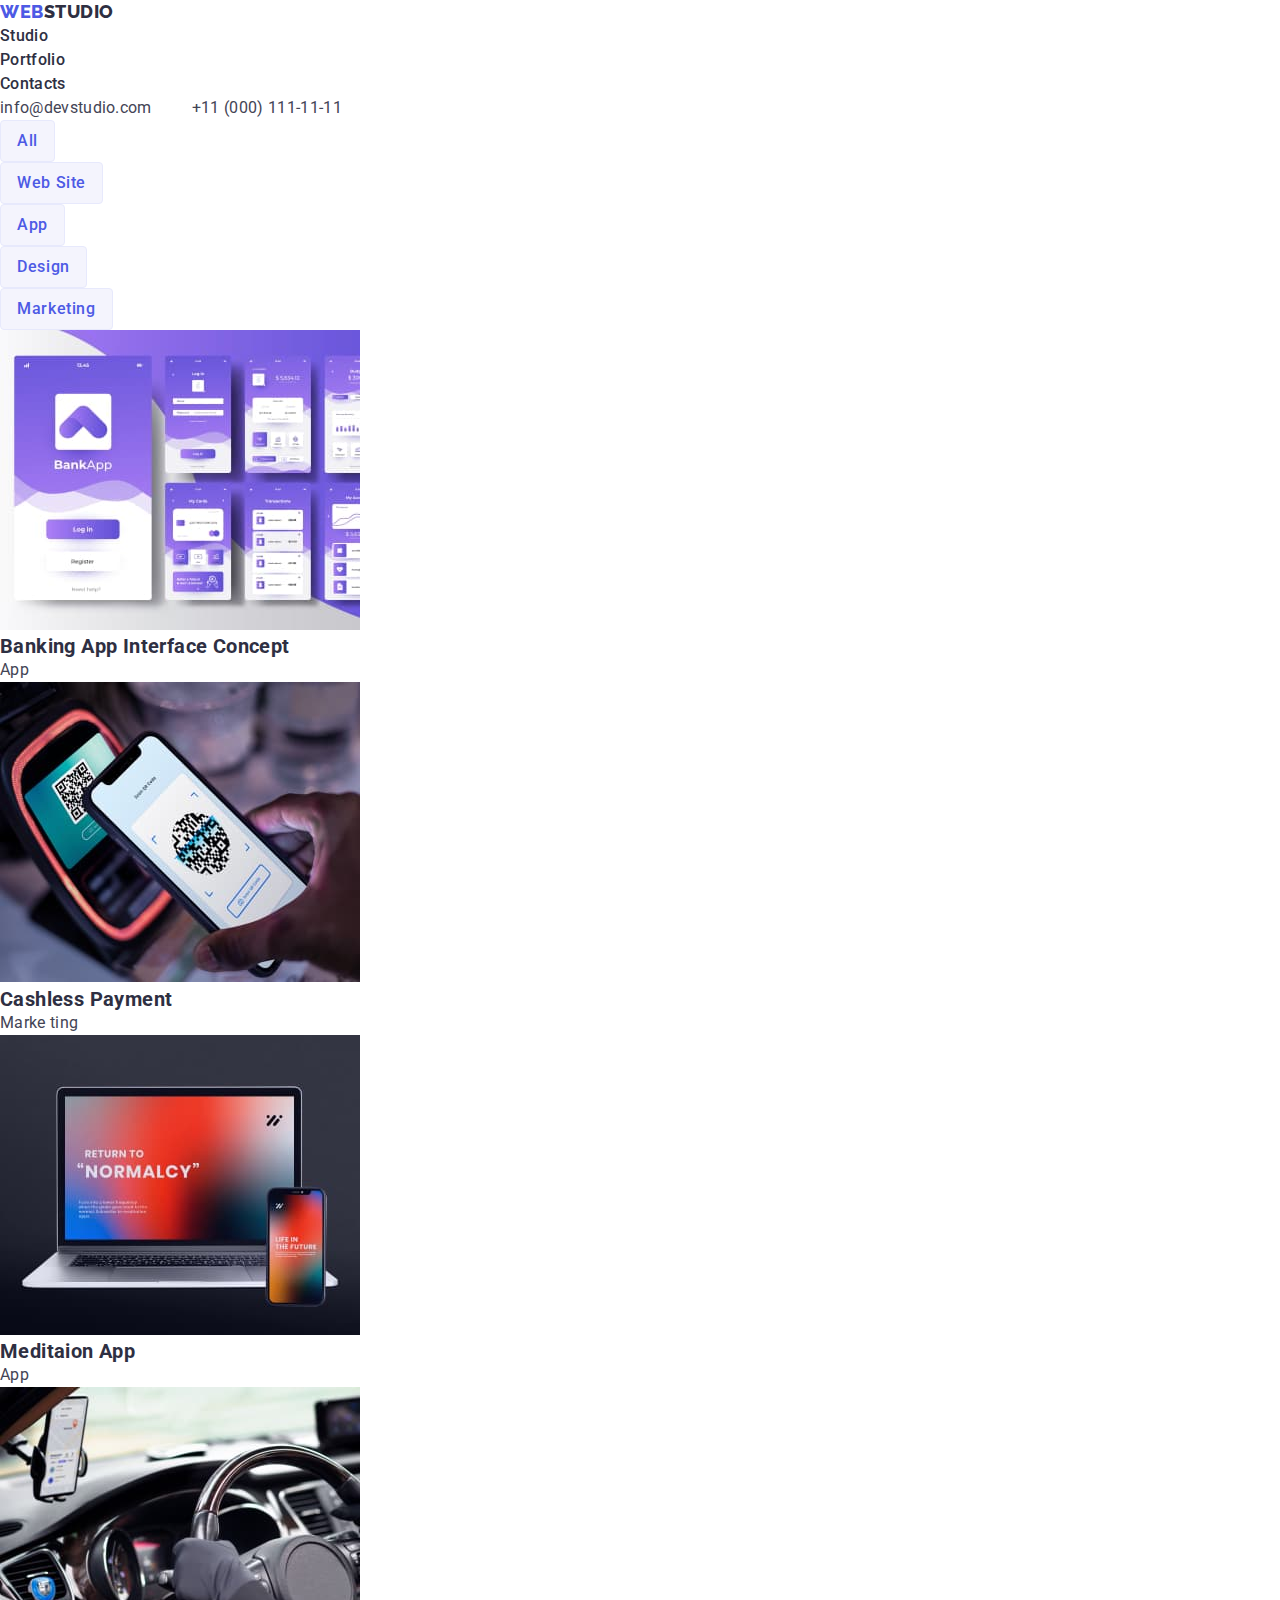
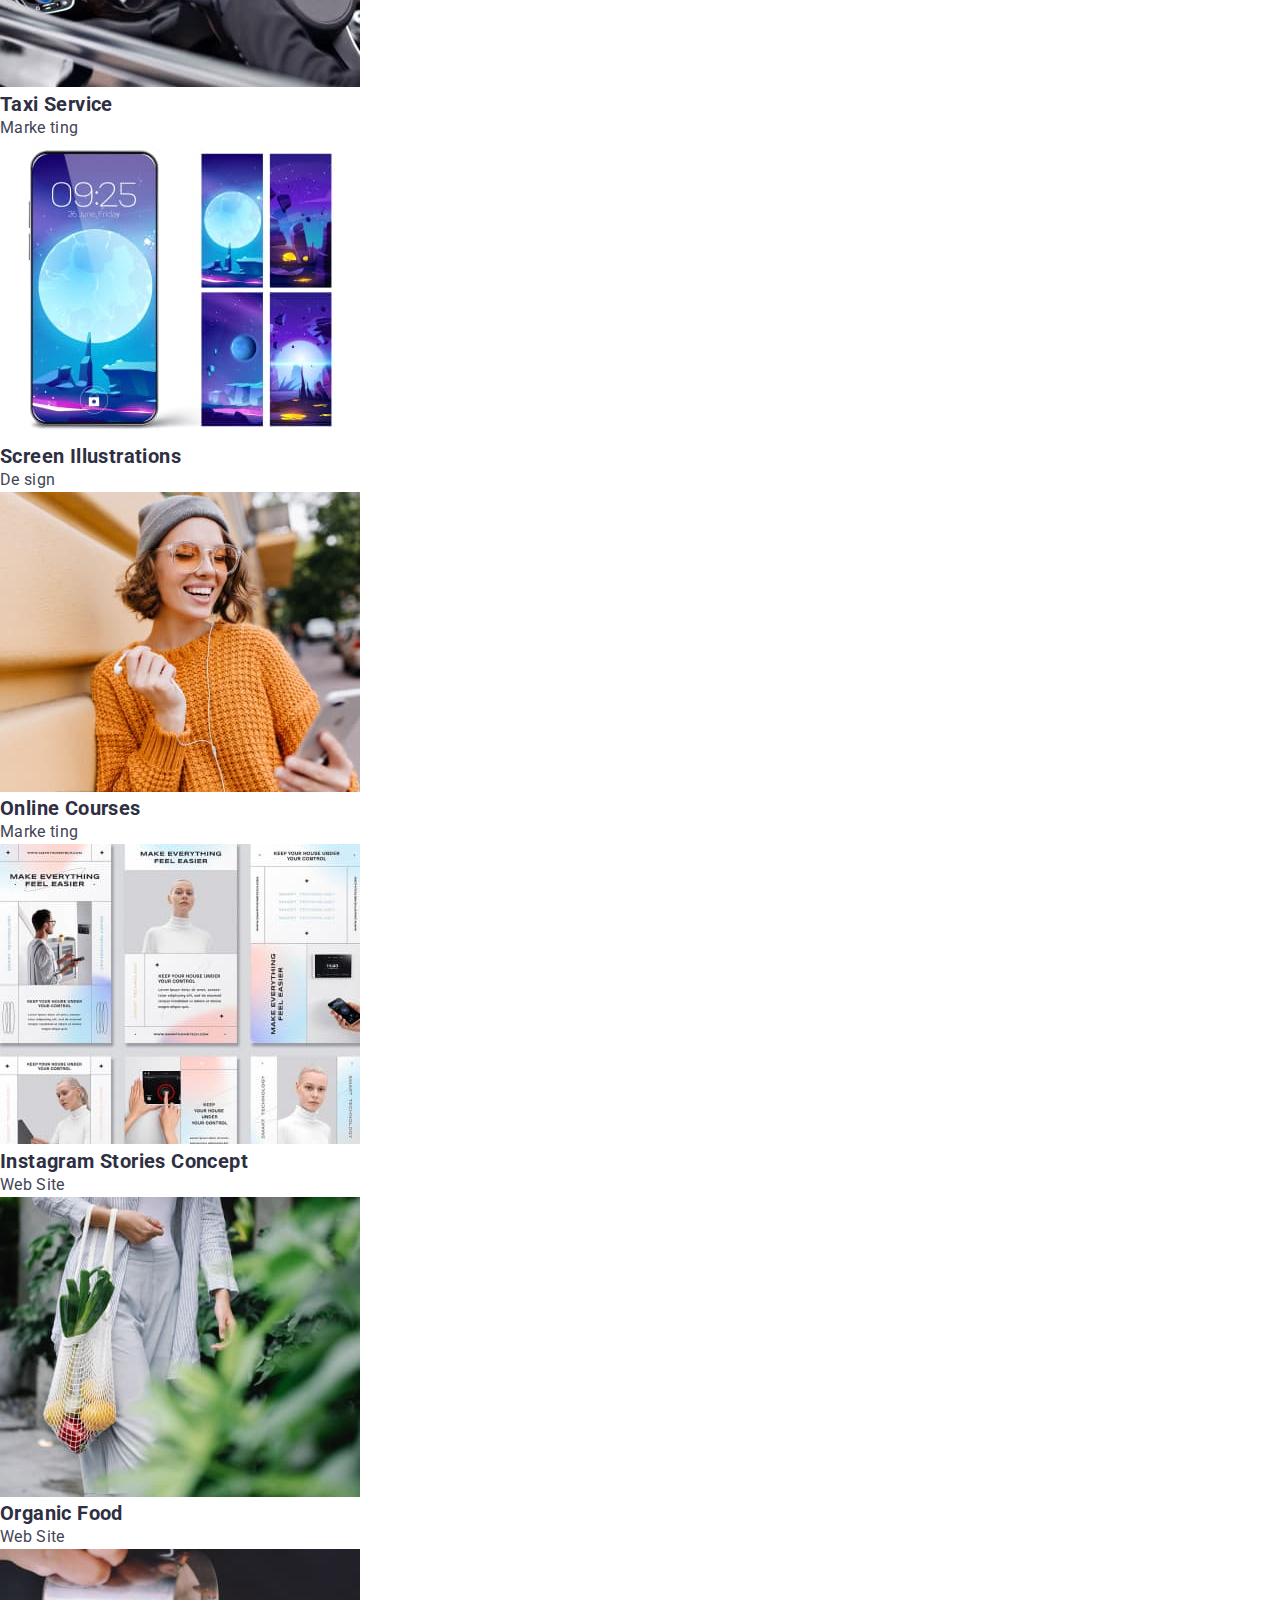
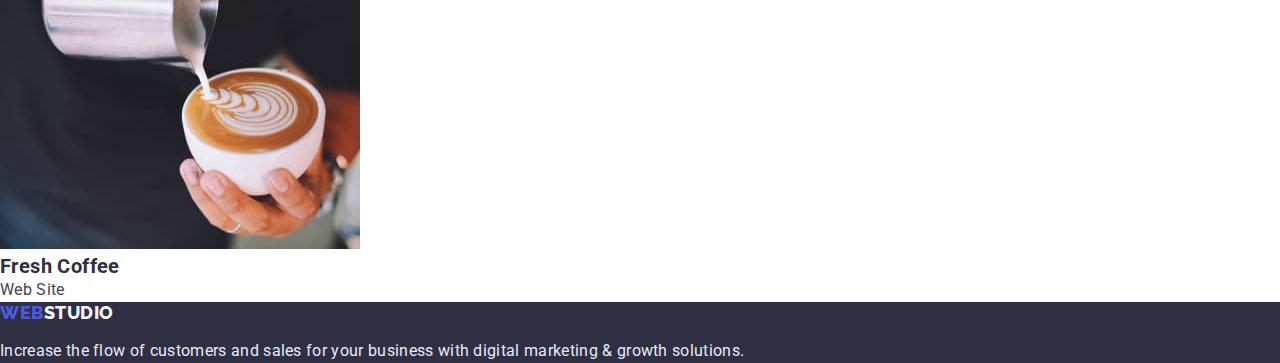
==== portfolio.html @ 751b7022 "begin hw3" ====
<!DOCTYPE html>
<html lang="en">
  <head>
    <meta charset="UTF-8" />
    <meta http-equiv="X-UA-Compatible" content="IE=edge" />
    <meta name="viewport" content="width=device-width, initial-scale=1.0" />

    <link rel="preconnect" href="https://fonts.googleapis.com" />
    <link rel="preconnect" href="https://fonts.gstatic.com" crossorigin />
    <link
      href="https://fonts.googleapis.com/css2?family=Raleway:wght@800&family=Roboto:ital,wght@0,400;0,500;0,700;1,900&display=swap"
      rel="stylesheet"
    />
    <link rel="stylesheet" href="./css/modern-normalize.min.css" />
    <link rel="stylesheet" href="./css/styles.css" />
    <title>Portfolio</title>
  </head>
  <body>
    <header class="header">
      <a class="header-link" href="./index.html"
        ><span class="nav-logo__web">web</span
        ><span class="nav-logo__studio">studio</span></a
      >

      <nav class="menu">
        <ul>
          <li class="nav-right__menu li">
            <a class="menu-link link" href="./index.html">Studio</a>
          </li>
          <li class="nav-right__menu li">
            <a class="menu-link link" href="./portfolio.html">Portfolio</a>
          </li>
          <li class="nav-right__menu li">
            <a class="menu-link link" href="#">Contacts</a>
          </li>
        </ul>
      </nav>
      <ul class="contacts">
        <li class="contacts_email li">
          <a class="contacts-link link" href="mailto:info@devstudio.com"
            >info@devstudio.com</a
          >
        </li>
        <li class="contacts_tel li">
          <a class="contacts-link link" href="tel:+11(000)1111111"
            >+11 (000) 111-11-11</a
          >
        </li>
      </ul>
    </header>
    <main class="main">
      <section class="portfolio">
        <h1 class="visually-hidden">Our portfolio</h1>
        <ul class="filter">
          <li class="filter-list li">
            <button class="filter-btn btn" type="button">All</button>
          </li>
          <li class="filter-list li">
            <button class="filter-btn btn" type="button">Web Site</button>
          </li>
          <li class="filter-list li">
            <button class="filter-btn btn" type="button">App</button>
          </li>
          <li class="filter-list li">
            <button class="filter-btn btn" type="button">Design</button>
          </li>
          <li class="filter-list li">
            <button class="filter-btn btn" type="button">Marketing</button>
          </li>
        </ul>
        <ul class="projects">
          <li class="project-item li">
            <a class="projects-link link" href="#">
              <img src="./images/project-1.jpg" width="360" alt="Banking App" />
              <h2 class="project-title">Banking App Interface Concept</h2>
              <p class="project-text">App</p>
            </a>
          </li>
          <li class="project-item li">
            <a class="projects-link link" href="#">
              <img src="./images/project-2.jpg" width="360" alt="Cashless" />
              <h2 class="project-title">Cashless Payment</h2>
              <p class="project-text">Marke ting</p>
            </a>
          </li>
          <li class="project-item li">
            <a class="projects-link link" href="#">
              <img
                src="./images/project-3.jpg"
                width="360"
                alt="Meditaion App"
              />
              <h2 class="project-title">Meditaion App</h2>
              <p class="project-text">App</p>
            </a>
          </li>
          <li class="project-item li">
            <a class="projects-link link" href="#">
              <img
                src="./images/project-4.jpg"
                width="360"
                alt="Taxi Service"
              />
              <h2 class="project-title">Taxi Service</h2>
              <p class="project-text">Marke ting</p>
            </a>
          </li>
          <li class="project-item li">
            <a class="projects-link link" href="#">
              <img
                src="./images/project-5.jpg"
                width="360"
                alt="Screen Illustrations"
              />
              <h2 class="project-title">Screen Illustrations</h2>
              <p class="project-text">De sign</p>
            </a>
          </li>
          <li class="project-item li">
            <a class="projects-link link" href="#">
              <img
                src="./images/project-6.jpg"
                width="360"
                alt="Online Courses"
              />
              <h2 class="project-title">Online Courses</h2>
              <p class="project-text">Marke ting</p>
            </a>
          </li>
          <li class="project-item li">
            <a class="projects-link link" href="#">
              <img
                src="./images/project-7.jpg"
                width="360"
                alt="Instagram Stories Concept"
              />
              <h2 class="project-title">Instagram Stories Concept</h2>
              <p class="project-text">Web Site</p>
            </a>
          </li>
          <li class="project-item li">
            <a class="projects-link link" href="#">
              <img
                src="./images/project-8.jpg"
                width="360"
                alt="Organic Food"
              />
              <h2 class="project-title">Organic Food</h2>
              <p class="project-text">Web Site</p>
            </a>
          </li>
          <li class="project-item li">
            <a class="projects-link link" href="#">
              <img
                src="./images/project-9.jpg"
                width="360"
                alt="Fresh Coffee"
              />
              <h2 class="project-title">Fresh Coffee</h2>
              <p class="project-text">Web Site</p>
            </a>
          </li>
        </ul>
      </section>
    </main>
    <footer class="footer">
      <a class="footer-link" href="./index.html"
        ><span class="nav-logo__web">web</span
        ><span class="nav-logo__studio">studio</span></a
      >
      <p class="footer__text">
        Increase the flow of customers and sales for your business with digital
        marketing & growth solutions.
      </p>
    </footer>
  </body>
</html>
---- css/styles.css ----
* {
  box-sizing: border-box;
}
:root {
  --white-color: #ffffff;
  --accent-color: #4d5ae5;
  --primary-brand-color: #4d5ae5;
  --dark-color: #2e2f42;
  --slate-text-color: #434455;
  --cloud-color: #f4f4fd;
  --cornflower-color: #e7e9fc;
}

body {
  font-family: 'Roboto', sans-serif;
  background: var(--white-color);
}

.container {
  width: 1128px;
  margin: 0 auto;
}

h1,
h2,
h3,
h4,
h5,
ul,
p {
  margin: 0;
  padding: 0;
}

.link,
.header-link,
.footer-link {
  text-decoration: none;
}
.link:hover,
.link:focus {
  color: var(--accent-color);
}

.li {
  list-style: none;
}

.btn:hover,
.btn:focus {
  color: var(--white-color);
  background: var(--primary-brand-color);
}

.visually-hidden {
  position: absolute;
  width: 1px;
  height: 1px;
  margin: -1px;
  border: 0;
  padding: 0;
  white-space: nowrap;
  clip-path: inset(100%);
  clip: rect(0 0 0 0);
  overflow: hidden;
}
.header {
}
.menu-wrapper {
  display: flex;
  padding-top: 24px;
  padding-bottom: 24px;
}

.header-link {
  font-family: 'Raleway';
  font-style: normal;
  font-weight: 800;
  font-size: 18px;
  line-height: calc(24 / 18);
  align-items: center;
  letter-spacing: 0.03em;
  text-transform: uppercase;
  color: var(--dark-color);
  margin-right: 77px;
}

.nav-logo__web {
  color: var(--primary-brand-color);
}
.nav-logo__studio {
}
.menu {
  font-size: 16px;
  line-height: calc(24 / 16);
  letter-spacing: 0.02em;
}

.menu-list {
  display: flex;
}

.nav-right__menu {
  padding-right: 40px;
}

.menu-link {
  color: var(--dark-color);
  font-weight: 500;
}
.contacts {
  display: flex;
  font-weight: 400;
  font-size: 16px;
  line-height: calc(24 / 16);
  letter-spacing: 0.02em;
  margin-left: auto;
}
.contacts_email {
}
.contacts-link {
  color: var(--slate-text-color);
  margin-right: 40px;
}
.contacts_tel {
}
.main {
}
.promo {
  background: var(--dark-color);
}
.promo__title {
  font-weight: 700;
  width: 507px;
  font-size: 56px;
  line-height: calc(60 / 56);
  text-align: center;
  letter-spacing: 0.02em;
  color: var(--white-color);
}
.promo__button {
  font-family: inherit;
  font-size: 16px;
  font-weight: 500;
  line-height: calc(19 / 16);
  align-items: center;
  letter-spacing: 0.04em;
  color: var(--white-color);
  width: 170px;
  height: 51px;
  background: var(--primary-brand-color);
  box-shadow: 0px 4px 4px rgba(0, 0, 0, 0.15);
  border-radius: 4px;
  cursor: pointer;
}

.benefits {
  background: var(--white-color);
}

.benefits__card {
}

.benefits__title {
  font-weight: 700;
  font-size: 20px;
  line-height: calc(24 / 20);
  letter-spacing: 0.02em;
  color: var(--dark-color);
}

.benefits__text {
  font-weight: 400;
  font-size: 16px;
  line-height: calc(24 / 16);
  letter-spacing: 0.02em;
  color: var(--slate-text-color);
}

.presentation {
  background: var(--white-color);
}

.presentation__title {
  font-weight: 700;
  font-size: 36px;
  line-height: calc(40 / 36);
  text-align: center;
  letter-spacing: 0.02em;
  text-transform: capitalize;
  color: var(--dark-color);
}
.presentation__list {
}

.presentation_item {
}

.team {
  background: var(--cloud-color);
}

.team__title {
  font-size: 36px;
  font-weight: 700;
  line-height: calc(40 / 36);
  text-align: center;
  letter-spacing: 0.02em;
  text-transform: capitalize;
  color: var(--dark-color);
}
.team__list {
}
.team__item {
  background: var(--white-color);
}
.team__photo {
}
.team__name {
  font-weight: 700;
  font-size: 20px;
  line-height: calc(24 / 20);
  letter-spacing: 0.02em;
  color: var(--dark-color);
}
.team__job-title {
  font-weight: 400;
  font-size: 16px;
  line-height: calc(24 / 16);
  letter-spacing: 0.02em;
  color: var(--slate-text-color);
}
.footer {
  background: var(--dark-color);
}

.footer-wrapper {
  width: 264px;
  padding-top: 100px;
}
.footer-link {
  font-family: 'Raleway';
  font-style: normal;
  font-weight: 800;
  font-size: 18px;
  line-height: calc(21 / 18);

  align-items: center;
  letter-spacing: 0.03em;
  text-transform: uppercase;
  color: var(--cloud-color);
}
.footer__text {
  font-weight: 400;
  font-size: 16px;
  line-height: calc(24 / 16);
  letter-spacing: 0.02em;
  color: var(--cornflower-color);
  padding-top: 16px;
}

.filter {
  width: 586px;
}
.filter-btn {
  font-weight: 500;
  font-family: inherit;
  font-size: 16px;
  line-height: calc(24 / 16);
  text-align: center;
  letter-spacing: 0.04em;
  color: var(--primary-brand-color);
  padding: 8px 16px;
  background: var(--cloud-color);
  border: 1px solid #e7e9fc;
  border-radius: 4px;
  cursor: pointer;
}
.projects {
}
.project-item {
}
.project-title {
  font-weight: 700;
  font-size: 20px;
  line-height: calc(24 / 20);
  letter-spacing: 0.02em;
  color: var(--dark-color);
}
.project-text {
  font-weight: 400;
  font-size: 16px;
  line-height: calc(24 / 16);
  letter-spacing: 0.02em;
  color: var(--slate-text-color);
}
.projects-link {
}

.temp {
  display: flex;
  justify-content: space-between;
  align-items: center;
}
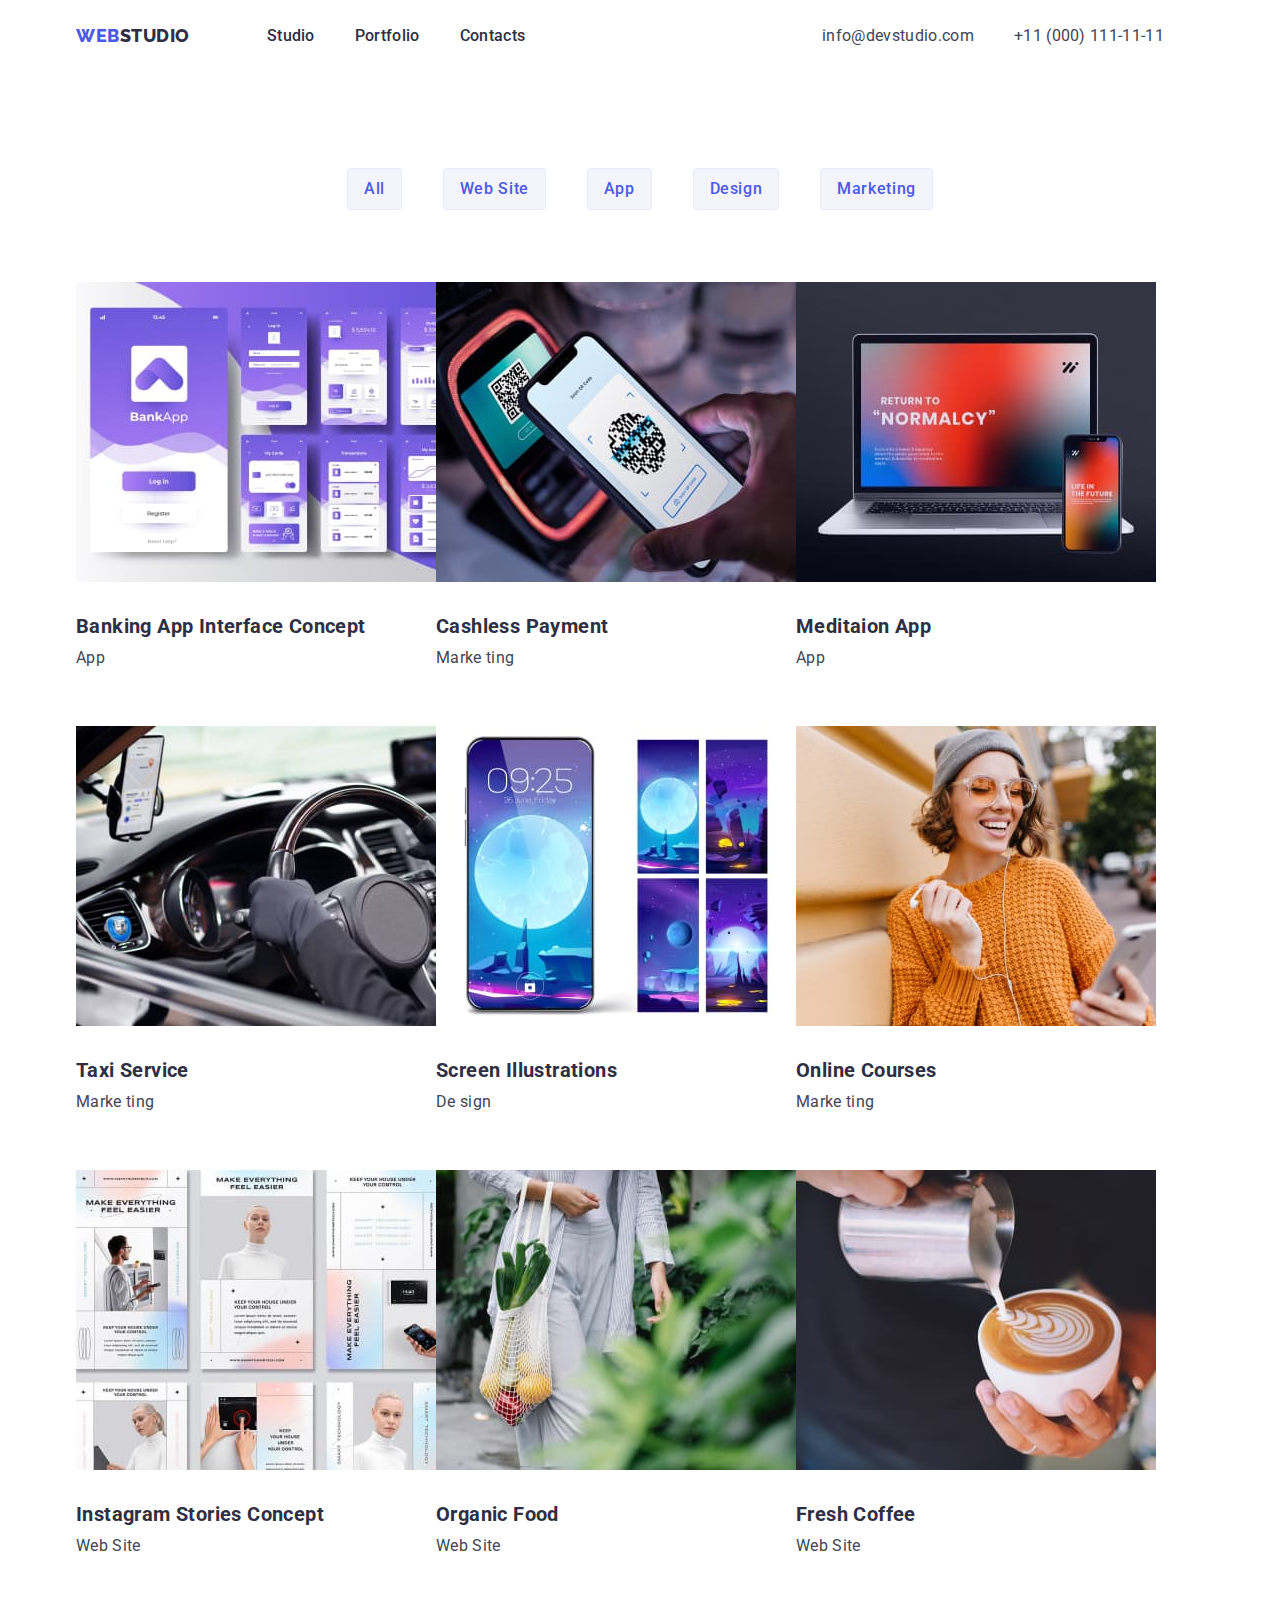
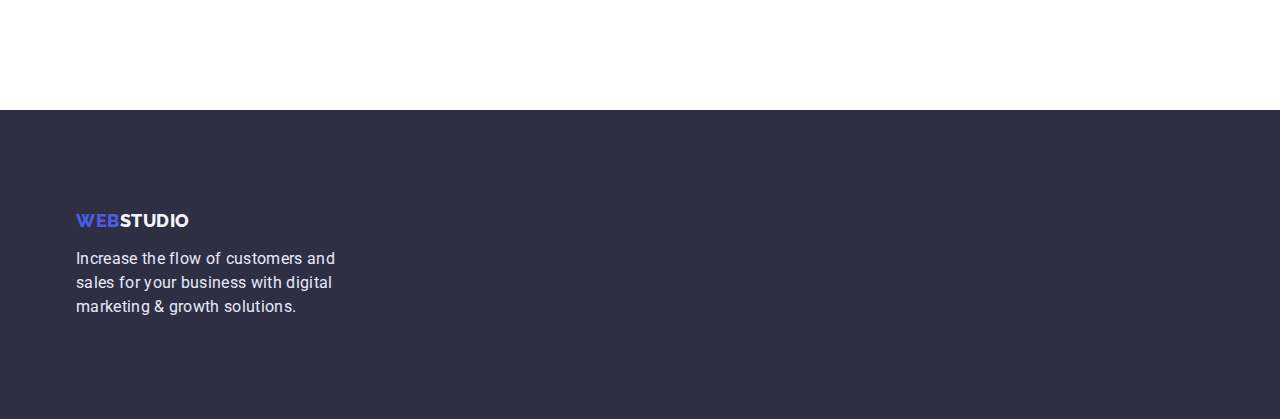
==== commit 959ece7e: "work complete" ====
--- a/portfolio.html
+++ b/portfolio.html
@@ -17,161 +17,175 @@
   </head>
   <body>
     <header class="header">
-      <a class="header-link" href="./index.html"
-        ><span class="nav-logo__web">web</span
-        ><span class="nav-logo__studio">studio</span></a
-      >
+      <div class="container">
+        <div class="menu-wrapper">
+          <a class="header-link" href="./index.html"
+            ><span class="nav-logo__web">web</span
+            ><span class="nav-logo__studio">studio</span></a
+          >
 
-      <nav class="menu">
-        <ul>
-          <li class="nav-right__menu li">
-            <a class="menu-link link" href="./index.html">Studio</a>
-          </li>
-          <li class="nav-right__menu li">
-            <a class="menu-link link" href="./portfolio.html">Portfolio</a>
-          </li>
-          <li class="nav-right__menu li">
-            <a class="menu-link link" href="#">Contacts</a>
-          </li>
-        </ul>
-      </nav>
-      <ul class="contacts">
-        <li class="contacts_email li">
-          <a class="contacts-link link" href="mailto:info@devstudio.com"
-            >info@devstudio.com</a
-          >
-        </li>
-        <li class="contacts_tel li">
-          <a class="contacts-link link" href="tel:+11(000)1111111"
-            >+11 (000) 111-11-11</a
-          >
-        </li>
-      </ul>
+          <nav class="menu">
+            <ul class="menu-list">
+              <li class="nav-right__menu li">
+                <a class="menu-link link" href="./index.html">Studio</a>
+              </li>
+              <li class="nav-right__menu li">
+                <a class="menu-link link" href="./portfolio.html">Portfolio</a>
+              </li>
+              <li class="nav-right__menu li">
+                <a class="menu-link link" href="#">Contacts</a>
+              </li>
+            </ul>
+          </nav>
+          <ul class="contacts">
+            <li class="contacts_email li">
+              <a class="contacts-link link" href="mailto:info@devstudio.com"
+                >info@devstudio.com</a
+              >
+            </li>
+            <li class="contacts_tel li">
+              <a class="contacts-link link" href="tel:+11(000)1111111"
+                >+11 (000) 111-11-11</a
+              >
+            </li>
+          </ul>
+        </div>
+      </div>
     </header>
     <main class="main">
       <section class="portfolio">
-        <h1 class="visually-hidden">Our portfolio</h1>
-        <ul class="filter">
-          <li class="filter-list li">
-            <button class="filter-btn btn" type="button">All</button>
-          </li>
-          <li class="filter-list li">
-            <button class="filter-btn btn" type="button">Web Site</button>
-          </li>
-          <li class="filter-list li">
-            <button class="filter-btn btn" type="button">App</button>
-          </li>
-          <li class="filter-list li">
-            <button class="filter-btn btn" type="button">Design</button>
-          </li>
-          <li class="filter-list li">
-            <button class="filter-btn btn" type="button">Marketing</button>
-          </li>
-        </ul>
-        <ul class="projects">
-          <li class="project-item li">
-            <a class="projects-link link" href="#">
-              <img src="./images/project-1.jpg" width="360" alt="Banking App" />
-              <h2 class="project-title">Banking App Interface Concept</h2>
-              <p class="project-text">App</p>
-            </a>
-          </li>
-          <li class="project-item li">
-            <a class="projects-link link" href="#">
-              <img src="./images/project-2.jpg" width="360" alt="Cashless" />
-              <h2 class="project-title">Cashless Payment</h2>
-              <p class="project-text">Marke ting</p>
-            </a>
-          </li>
-          <li class="project-item li">
-            <a class="projects-link link" href="#">
-              <img
-                src="./images/project-3.jpg"
-                width="360"
-                alt="Meditaion App"
-              />
-              <h2 class="project-title">Meditaion App</h2>
-              <p class="project-text">App</p>
-            </a>
-          </li>
-          <li class="project-item li">
-            <a class="projects-link link" href="#">
-              <img
-                src="./images/project-4.jpg"
-                width="360"
-                alt="Taxi Service"
-              />
-              <h2 class="project-title">Taxi Service</h2>
-              <p class="project-text">Marke ting</p>
-            </a>
-          </li>
-          <li class="project-item li">
-            <a class="projects-link link" href="#">
-              <img
-                src="./images/project-5.jpg"
-                width="360"
-                alt="Screen Illustrations"
-              />
-              <h2 class="project-title">Screen Illustrations</h2>
-              <p class="project-text">De sign</p>
-            </a>
-          </li>
-          <li class="project-item li">
-            <a class="projects-link link" href="#">
-              <img
-                src="./images/project-6.jpg"
-                width="360"
-                alt="Online Courses"
-              />
-              <h2 class="project-title">Online Courses</h2>
-              <p class="project-text">Marke ting</p>
-            </a>
-          </li>
-          <li class="project-item li">
-            <a class="projects-link link" href="#">
-              <img
-                src="./images/project-7.jpg"
-                width="360"
-                alt="Instagram Stories Concept"
-              />
-              <h2 class="project-title">Instagram Stories Concept</h2>
-              <p class="project-text">Web Site</p>
-            </a>
-          </li>
-          <li class="project-item li">
-            <a class="projects-link link" href="#">
-              <img
-                src="./images/project-8.jpg"
-                width="360"
-                alt="Organic Food"
-              />
-              <h2 class="project-title">Organic Food</h2>
-              <p class="project-text">Web Site</p>
-            </a>
-          </li>
-          <li class="project-item li">
-            <a class="projects-link link" href="#">
-              <img
-                src="./images/project-9.jpg"
-                width="360"
-                alt="Fresh Coffee"
-              />
-              <h2 class="project-title">Fresh Coffee</h2>
-              <p class="project-text">Web Site</p>
-            </a>
-          </li>
-        </ul>
+        <div class="container">
+          <h1 class="visually-hidden">Our portfolio</h1>
+          <ul class="filter">
+            <li class="filter-list li">
+              <button class="filter-btn btn" type="button">All</button>
+            </li>
+            <li class="filter-list li">
+              <button class="filter-btn btn" type="button">Web Site</button>
+            </li>
+            <li class="filter-list li">
+              <button class="filter-btn btn" type="button">App</button>
+            </li>
+            <li class="filter-list li">
+              <button class="filter-btn btn" type="button">Design</button>
+            </li>
+            <li class="filter-list li">
+              <button class="filter-btn btn" type="button">Marketing</button>
+            </li>
+          </ul>
+          <ul class="projects">
+            <li class="project-item li">
+              <a class="projects-link link" href="#">
+                <img
+                  src="./images/project-1.jpg"
+                  width="360"
+                  alt="Banking App"
+                />
+                <h2 class="project-title">Banking App Interface Concept</h2>
+                <p class="project-text">App</p>
+              </a>
+            </li>
+            <li class="project-item li">
+              <a class="projects-link link" href="#">
+                <img src="./images/project-2.jpg" width="360" alt="Cashless" />
+                <h2 class="project-title">Cashless Payment</h2>
+                <p class="project-text">Marke ting</p>
+              </a>
+            </li>
+            <li class="project-item li">
+              <a class="projects-link link" href="#">
+                <img
+                  src="./images/project-3.jpg"
+                  width="360"
+                  alt="Meditaion App"
+                />
+                <h2 class="project-title">Meditaion App</h2>
+                <p class="project-text">App</p>
+              </a>
+            </li>
+            <li class="project-item li">
+              <a class="projects-link link" href="#">
+                <img
+                  src="./images/project-4.jpg"
+                  width="360"
+                  alt="Taxi Service"
+                />
+                <h2 class="project-title">Taxi Service</h2>
+                <p class="project-text">Marke ting</p>
+              </a>
+            </li>
+            <li class="project-item li">
+              <a class="projects-link link" href="#">
+                <img
+                  src="./images/project-5.jpg"
+                  width="360"
+                  alt="Screen Illustrations"
+                />
+                <h2 class="project-title">Screen Illustrations</h2>
+                <p class="project-text">De sign</p>
+              </a>
+            </li>
+            <li class="project-item li">
+              <a class="projects-link link" href="#">
+                <img
+                  src="./images/project-6.jpg"
+                  width="360"
+                  alt="Online Courses"
+                />
+                <h2 class="project-title">Online Courses</h2>
+                <p class="project-text">Marke ting</p>
+              </a>
+            </li>
+            <li class="project-item li">
+              <a class="projects-link link" href="#">
+                <img
+                  src="./images/project-7.jpg"
+                  width="360"
+                  alt="Instagram Stories Concept"
+                />
+                <h2 class="project-title">Instagram Stories Concept</h2>
+                <p class="project-text">Web Site</p>
+              </a>
+            </li>
+            <li class="project-item li">
+              <a class="projects-link link" href="#">
+                <img
+                  src="./images/project-8.jpg"
+                  width="360"
+                  alt="Organic Food"
+                />
+                <h2 class="project-title">Organic Food</h2>
+                <p class="project-text">Web Site</p>
+              </a>
+            </li>
+            <li class="project-item li">
+              <a class="projects-link link" href="#">
+                <img
+                  src="./images/project-9.jpg"
+                  width="360"
+                  alt="Fresh Coffee"
+                />
+                <h2 class="project-title">Fresh Coffee</h2>
+                <p class="project-text">Web Site</p>
+              </a>
+            </li>
+          </ul>
+        </div>
       </section>
     </main>
     <footer class="footer">
-      <a class="footer-link" href="./index.html"
-        ><span class="nav-logo__web">web</span
-        ><span class="nav-logo__studio">studio</span></a
-      >
-      <p class="footer__text">
-        Increase the flow of customers and sales for your business with digital
-        marketing & growth solutions.
-      </p>
+      <div class="container">
+        <div class="footer-wrapper">
+          <a class="footer-link" href="./index.html"
+            ><span class="nav-logo__web">web</span
+            ><span class="nav-logo__studio">studio</span></a
+          >
+          <p class="footer__text">
+            Increase the flow of customers and sales for your business with
+            digital marketing & growth solutions.
+          </p>
+        </div>
+      </div>
     </footer>
   </body>
 </html>
--- a/css/styles.css
+++ b/css/styles.css
@@ -128,15 +128,18 @@
 }
 .promo {
   background: var(--dark-color);
+  display: flex;
+  flex-direction: column;
+  padding-top: 192px;
 }
 .promo__title {
   font-weight: 700;
   width: 507px;
   font-size: 56px;
   line-height: calc(60 / 56);
-  text-align: center;
   letter-spacing: 0.02em;
   color: var(--white-color);
+  margin: 0 auto 48px;
 }
 .promo__button {
   font-family: inherit;
@@ -152,13 +155,22 @@
   box-shadow: 0px 4px 4px rgba(0, 0, 0, 0.15);
   border-radius: 4px;
   cursor: pointer;
+  margin: 0 auto 192px;
 }
 
 .benefits {
   background: var(--white-color);
+  padding-top: 120px;
+  padding-bottom: 120px;
+}
+
+.benefits-list {
+  display: flex;
+  gap: 24px;
 }
 
 .benefits__card {
+  width: calc((100%-72) / 4);
 }
 
 .benefits__title {
@@ -167,6 +179,7 @@
   line-height: calc(24 / 20);
   letter-spacing: 0.02em;
   color: var(--dark-color);
+  margin-bottom: 8px;
 }
 
 .benefits__text {
@@ -179,6 +192,7 @@
 
 .presentation {
   background: var(--white-color);
+  padding-bottom: 120px;
 }
 
 .presentation__title {
@@ -189,15 +203,21 @@
   letter-spacing: 0.02em;
   text-transform: capitalize;
   color: var(--dark-color);
+  margin-bottom: 72px;
 }
 .presentation__list {
+  display: flex;
+  gap: 24px;
 }
 
 .presentation_item {
+  width: calc((100%-48px) / 3);
 }
 
 .team {
   background: var(--cloud-color);
+  padding-top: 120px;
+  padding-bottom: 120px;
 }
 
 .team__title {
@@ -208,13 +228,19 @@
   letter-spacing: 0.02em;
   text-transform: capitalize;
   color: var(--dark-color);
+  margin-bottom: 72px;
 }
 .team__list {
+  display: flex;
+  gap: 24px;
 }
 .team__item {
   background: var(--white-color);
+  width: calc((100% -72px) / 4);
+  text-align: center;
 }
 .team__photo {
+  margin-bottom: 32px;
 }
 .team__name {
   font-weight: 700;
@@ -222,6 +248,7 @@
   line-height: calc(24 / 20);
   letter-spacing: 0.02em;
   color: var(--dark-color);
+  margin-bottom: 8px;
 }
 .team__job-title {
   font-weight: 400;
@@ -229,39 +256,57 @@
   line-height: calc(24 / 16);
   letter-spacing: 0.02em;
   color: var(--slate-text-color);
+  margin-bottom: 32px;
 }
 .footer {
   background: var(--dark-color);
+  padding-top: 100px;
+  padding-bottom: 100px;
 }
 
 .footer-wrapper {
   width: 264px;
-  padding-top: 100px;
-}
+}
+
 .footer-link {
   font-family: 'Raleway';
   font-style: normal;
   font-weight: 800;
   font-size: 18px;
   line-height: calc(21 / 18);
-
   align-items: center;
   letter-spacing: 0.03em;
   text-transform: uppercase;
   color: var(--cloud-color);
-}
+  margin-bottom: 16px;
+  display: block;
+}
+
 .footer__text {
   font-weight: 400;
   font-size: 16px;
   line-height: calc(24 / 16);
   letter-spacing: 0.02em;
   color: var(--cornflower-color);
-  padding-top: 16px;
+}
+
+.portfolio {
+  padding-top: 96px;
+  padding-bottom: 120px;
 }
 
 .filter {
+  margin: 0 auto;
+  display: flex;
   width: 586px;
-}
+  justify-content: space-between;
+  margin-bottom: 72px;
+}
+
+.filter-list {
+  gap: 24px;
+}
+
 .filter-btn {
   font-weight: 500;
   font-family: inherit;
@@ -277,8 +322,18 @@
   cursor: pointer;
 }
 .projects {
+  display: flex;
+  flex-wrap: wrap;
+  row-gap: 24px;
+  /* column-gap: 48px; */
 }
 .project-item {
+  width: calc((100%-48) / 3);
+}
+.projects-link {
+  display: flex;
+  flex-direction: column;
+  padding-bottom: 32px;
 }
 .project-title {
   font-weight: 700;
@@ -286,6 +341,8 @@
   line-height: calc(24 / 20);
   letter-spacing: 0.02em;
   color: var(--dark-color);
+  margin-top: 32px;
+  margin-bottom: 8px;
 }
 .project-text {
   font-weight: 400;
@@ -294,11 +351,3 @@
   letter-spacing: 0.02em;
   color: var(--slate-text-color);
 }
-.projects-link {
-}
-
-.temp {
-  display: flex;
-  justify-content: space-between;
-  align-items: center;
-}
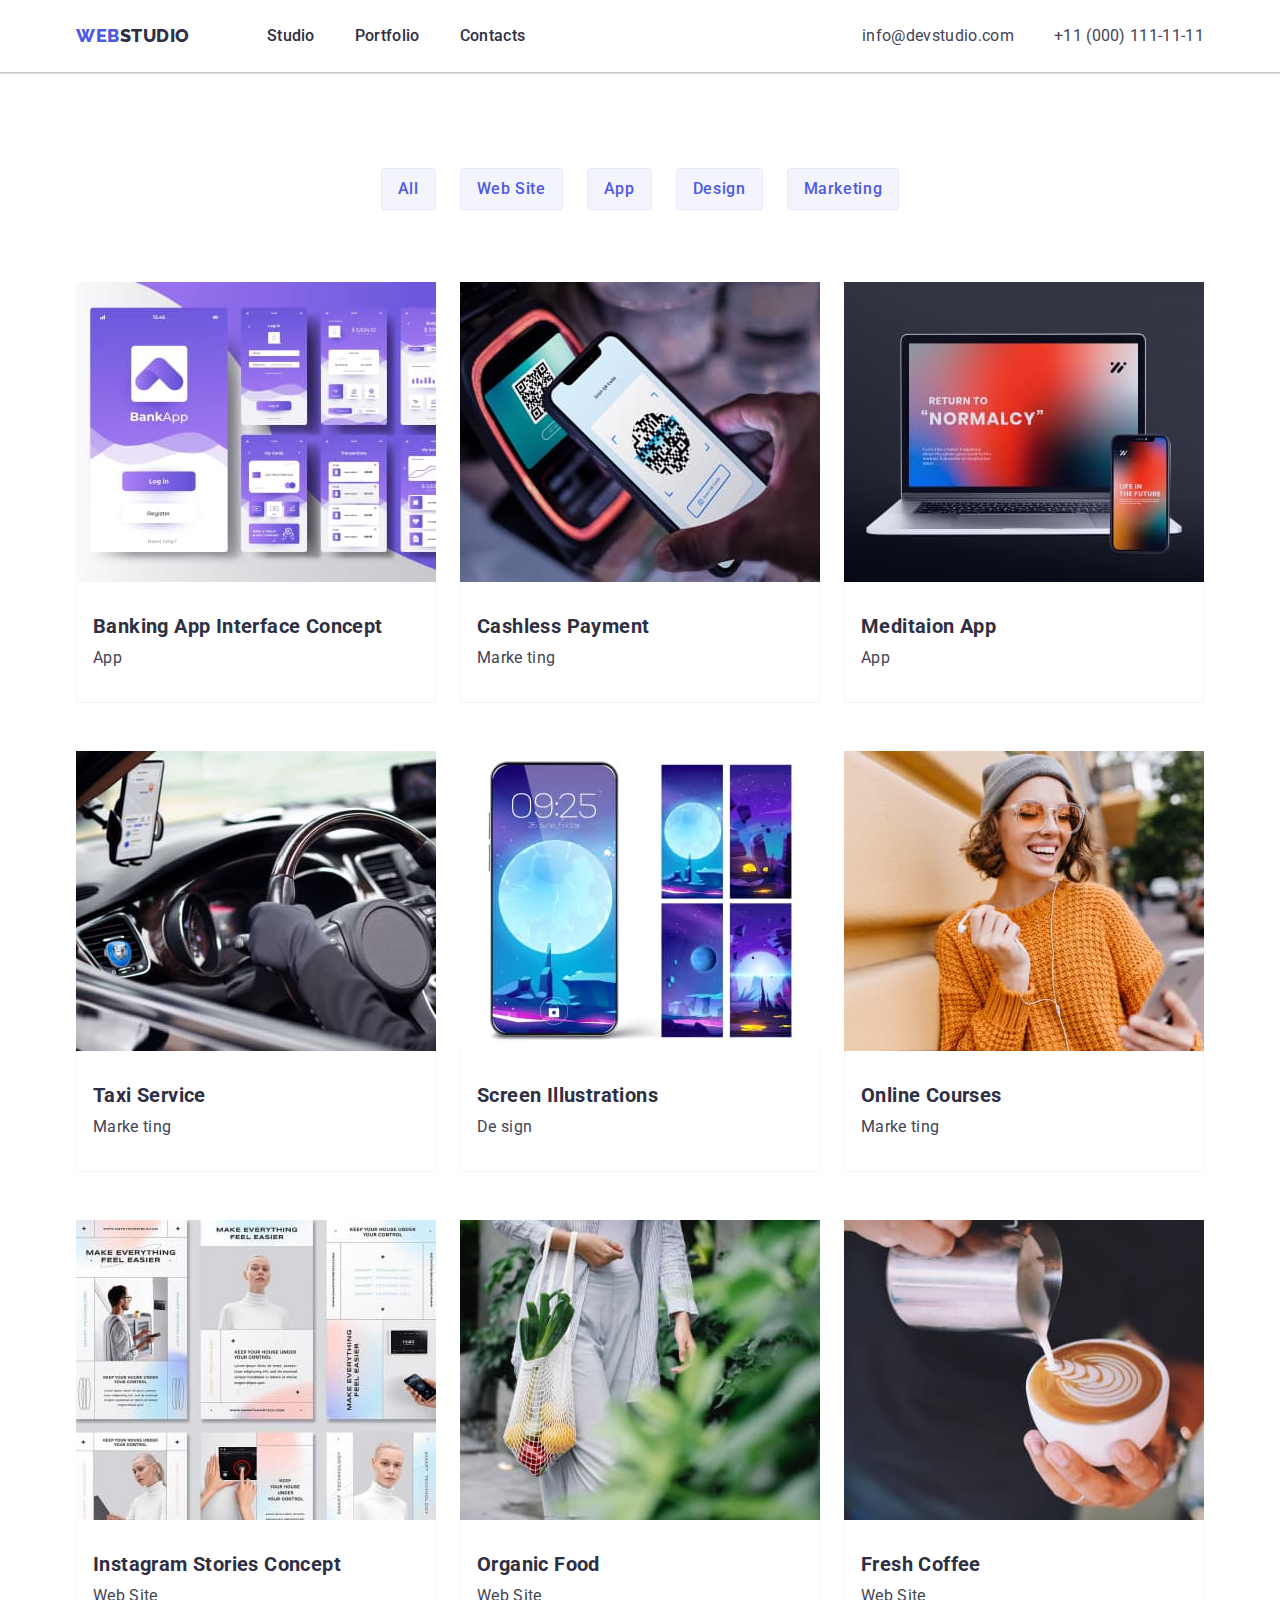
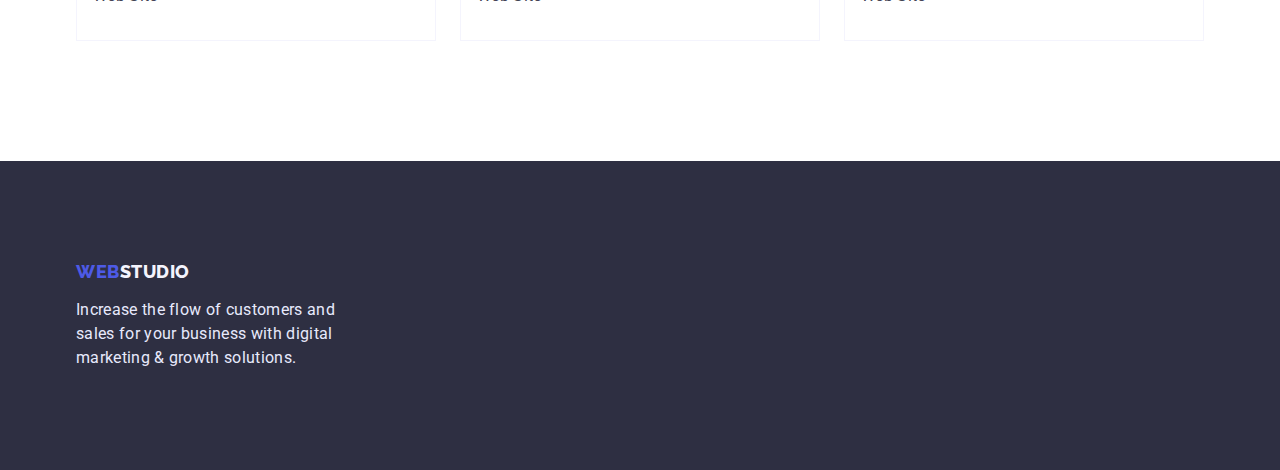
==== commit c7f1aa8f: "revision hw03" ====
--- a/portfolio.html
+++ b/portfolio.html
@@ -17,39 +17,37 @@
   </head>
   <body>
     <header class="header">
-      <div class="container">
-        <div class="menu-wrapper">
-          <a class="header-link" href="./index.html"
-            ><span class="nav-logo__web">web</span
-            ><span class="nav-logo__studio">studio</span></a
-          >
+      <div class="container menu-wrapper">
+        <a class="header-link" href="./index.html"
+          ><span class="nav-logo__web">web</span
+          ><span class="nav-logo__studio">studio</span></a
+        >
 
-          <nav class="menu">
-            <ul class="menu-list">
-              <li class="nav-right__menu li">
-                <a class="menu-link link" href="./index.html">Studio</a>
-              </li>
-              <li class="nav-right__menu li">
-                <a class="menu-link link" href="./portfolio.html">Portfolio</a>
-              </li>
-              <li class="nav-right__menu li">
-                <a class="menu-link link" href="#">Contacts</a>
-              </li>
-            </ul>
-          </nav>
-          <ul class="contacts">
-            <li class="contacts_email li">
-              <a class="contacts-link link" href="mailto:info@devstudio.com"
-                >info@devstudio.com</a
-              >
-            </li>
-            <li class="contacts_tel li">
-              <a class="contacts-link link" href="tel:+11(000)1111111"
-                >+11 (000) 111-11-11</a
-              >
+        <nav class="menu">
+          <ul class="menu-list">
+            <li class="nav-right__menu li">
+              <a class="menu-link link" href="./index.html">Studio</a>
+            </li>
+            <li class="nav-right__menu li">
+              <a class="menu-link link" href="./portfolio.html">Portfolio</a>
+            </li>
+            <li class="nav-right__menu li">
+              <a class="menu-link link" href="#">Contacts</a>
             </li>
           </ul>
-        </div>
+        </nav>
+        <ul class="contacts">
+          <li class="contacts_email li">
+            <a class="contacts-link link" href="mailto:info@devstudio.com"
+              >info@devstudio.com</a
+            >
+          </li>
+          <li class="contacts_tel li">
+            <a class="contacts-link link" href="tel:+11(000)1111111"
+              >+11 (000) 111-11-11</a
+            >
+          </li>
+        </ul>
       </div>
     </header>
     <main class="main">
@@ -81,15 +79,19 @@
                   width="360"
                   alt="Banking App"
                 />
-                <h2 class="project-title">Banking App Interface Concept</h2>
-                <p class="project-text">App</p>
+                <div class="projects-content">
+                  <h2 class="project-title">Banking App Interface Concept</h2>
+                  <p class="project-text">App</p>
+                </div>
               </a>
             </li>
             <li class="project-item li">
               <a class="projects-link link" href="#">
                 <img src="./images/project-2.jpg" width="360" alt="Cashless" />
-                <h2 class="project-title">Cashless Payment</h2>
-                <p class="project-text">Marke ting</p>
+                <div class="projects-content">
+                  <h2 class="project-title">Cashless Payment</h2>
+                  <p class="project-text">Marke ting</p>
+                </div>
               </a>
             </li>
             <li class="project-item li">
@@ -99,8 +101,10 @@
                   width="360"
                   alt="Meditaion App"
                 />
-                <h2 class="project-title">Meditaion App</h2>
-                <p class="project-text">App</p>
+                <div class="projects-content">
+                  <h2 class="project-title">Meditaion App</h2>
+                  <p class="project-text">App</p>
+                </div>
               </a>
             </li>
             <li class="project-item li">
@@ -110,8 +114,10 @@
                   width="360"
                   alt="Taxi Service"
                 />
-                <h2 class="project-title">Taxi Service</h2>
-                <p class="project-text">Marke ting</p>
+                <div class="projects-content">
+                  <h2 class="project-title">Taxi Service</h2>
+                  <p class="project-text">Marke ting</p>
+                </div>
               </a>
             </li>
             <li class="project-item li">
@@ -121,8 +127,10 @@
                   width="360"
                   alt="Screen Illustrations"
                 />
-                <h2 class="project-title">Screen Illustrations</h2>
-                <p class="project-text">De sign</p>
+                <div class="projects-content">
+                  <h2 class="project-title">Screen Illustrations</h2>
+                  <p class="project-text">De sign</p>
+                </div>
               </a>
             </li>
             <li class="project-item li">
@@ -132,8 +140,10 @@
                   width="360"
                   alt="Online Courses"
                 />
-                <h2 class="project-title">Online Courses</h2>
-                <p class="project-text">Marke ting</p>
+                <div class="projects-content">
+                  <h2 class="project-title">Online Courses</h2>
+                  <p class="project-text">Marke ting</p>
+                </div>
               </a>
             </li>
             <li class="project-item li">
@@ -143,8 +153,10 @@
                   width="360"
                   alt="Instagram Stories Concept"
                 />
-                <h2 class="project-title">Instagram Stories Concept</h2>
-                <p class="project-text">Web Site</p>
+                <div class="projects-content">
+                  <h2 class="project-title">Instagram Stories Concept</h2>
+                  <p class="project-text">Web Site</p>
+                </div>
               </a>
             </li>
             <li class="project-item li">
@@ -154,8 +166,10 @@
                   width="360"
                   alt="Organic Food"
                 />
-                <h2 class="project-title">Organic Food</h2>
-                <p class="project-text">Web Site</p>
+                <div class="projects-content">
+                  <h2 class="project-title">Organic Food</h2>
+                  <p class="project-text">Web Site</p>
+                </div>
               </a>
             </li>
             <li class="project-item li">
@@ -165,8 +179,10 @@
                   width="360"
                   alt="Fresh Coffee"
                 />
-                <h2 class="project-title">Fresh Coffee</h2>
-                <p class="project-text">Web Site</p>
+                <div class="projects-content">
+                  <h2 class="project-title">Fresh Coffee</h2>
+                  <p class="project-text">Web Site</p>
+                </div>
               </a>
             </li>
           </ul>
--- a/css/styles.css
+++ b/css/styles.css
@@ -17,7 +17,8 @@
 }
 
 .container {
-  width: 1128px;
+  width: 1158px;
+  padding: 0 15px 0;
   margin: 0 auto;
 }
 
@@ -44,6 +45,9 @@
 
 .li {
   list-style: none;
+}
+img {
+  display: block;
 }
 
 .btn:hover,
@@ -64,12 +68,14 @@
   clip: rect(0 0 0 0);
   overflow: hidden;
 }
+
 .header {
-}
+  box-shadow: 0px 2px 1px rgba(46, 47, 66, 0.08),
+    0px 1px 1px rgba(46, 47, 66, 0.16), 0px 1px 6px rgba(46, 47, 66, 0.08);
+}
+
 .menu-wrapper {
   display: flex;
-  padding-top: 24px;
-  padding-bottom: 24px;
 }
 
 .header-link {
@@ -83,13 +89,17 @@
   text-transform: uppercase;
   color: var(--dark-color);
   margin-right: 77px;
+  padding-top: 24px;
+  padding-bottom: 24px;
 }
 
 .nav-logo__web {
   color: var(--primary-brand-color);
 }
+
 .nav-logo__studio {
 }
+
 .menu {
   font-size: 16px;
   line-height: calc(24 / 16);
@@ -100,14 +110,18 @@
   display: flex;
 }
 
-.nav-right__menu {
-  padding-right: 40px;
+.nav-right__menu:not(:last-child) {
+  margin-right: 40px;
 }
 
 .menu-link {
   color: var(--dark-color);
   font-weight: 500;
-}
+  display: block;
+  padding-top: 24px;
+  padding-bottom: 24px;
+}
+
 .contacts {
   display: flex;
   font-weight: 400;
@@ -115,23 +129,33 @@
   line-height: calc(24 / 16);
   letter-spacing: 0.02em;
   margin-left: auto;
+  align-items: center;
 }
 .contacts_email {
-}
+  margin-right: 40px;
+}
+
 .contacts-link {
   color: var(--slate-text-color);
-  margin-right: 40px;
 }
 .contacts_tel {
 }
+
 .main {
 }
+
+.section {
+  padding-top: 120px;
+  padding-bottom: 120px;
+}
+
 .promo {
   background: var(--dark-color);
-  display: flex;
-  flex-direction: column;
-  padding-top: 192px;
-}
+  padding-top: 120px;
+  padding-bottom: 120px;
+  text-align: center;
+}
+
 .promo__title {
   font-weight: 700;
   width: 507px;
@@ -141,27 +165,25 @@
   color: var(--white-color);
   margin: 0 auto 48px;
 }
+
 .promo__button {
   font-family: inherit;
   font-size: 16px;
   font-weight: 500;
   line-height: calc(19 / 16);
-  align-items: center;
   letter-spacing: 0.04em;
   color: var(--white-color);
   width: 170px;
   height: 51px;
   background: var(--primary-brand-color);
-  box-shadow: 0px 4px 4px rgba(0, 0, 0, 0.15);
+  border: transparent;
   border-radius: 4px;
   cursor: pointer;
-  margin: 0 auto 192px;
 }
 
 .benefits {
   background: var(--white-color);
   padding-top: 120px;
-  padding-bottom: 120px;
 }
 
 .benefits-list {
@@ -170,7 +192,7 @@
 }
 
 .benefits__card {
-  width: calc((100%-72) / 4);
+  width: calc((100% - 72px) / 4);
 }
 
 .benefits__title {
@@ -192,7 +214,6 @@
 
 .presentation {
   background: var(--white-color);
-  padding-bottom: 120px;
 }
 
 .presentation__title {
@@ -211,13 +232,12 @@
 }
 
 .presentation_item {
-  width: calc((100%-48px) / 3);
+  width: calc((100% - 48px) / 3);
 }
 
 .team {
   background: var(--cloud-color);
-  padding-top: 120px;
-  padding-bottom: 120px;
+  padding-bottom: 32px;
 }
 
 .team__title {
@@ -236,8 +256,9 @@
 }
 .team__item {
   background: var(--white-color);
-  width: calc((100% -72px) / 4);
-  text-align: center;
+  width: calc((100% - 72px) / 4);
+  text-align: center;
+  padding-bottom: 32px;
 }
 .team__photo {
   margin-bottom: 32px;
@@ -256,7 +277,6 @@
   line-height: calc(24 / 16);
   letter-spacing: 0.02em;
   color: var(--slate-text-color);
-  margin-bottom: 32px;
 }
 .footer {
   background: var(--dark-color);
@@ -296,11 +316,10 @@
 }
 
 .filter {
-  margin: 0 auto;
-  display: flex;
-  width: 586px;
-  justify-content: space-between;
+  display: flex;
+  justify-content: center;
   margin-bottom: 72px;
+  gap: 24px;
 }
 
 .filter-list {
@@ -324,24 +343,30 @@
 .projects {
   display: flex;
   flex-wrap: wrap;
-  row-gap: 24px;
-  /* column-gap: 48px; */
+  row-gap: 48px;
+  column-gap: 24px;
 }
 .project-item {
-  width: calc((100%-48) / 3);
+  width: calc((100% - 48px) / 3);
 }
 .projects-link {
   display: flex;
   flex-direction: column;
-  padding-bottom: 32px;
-}
+}
+
+.projects-content {
+  padding: 32px 0 32px 16px;
+  border-right: 0.5px solid #f4f4fd;
+  border-bottom: 0.5px solid #f4f4fd;
+  border-left: 0.5px solid #f4f4fd;
+}
+
 .project-title {
   font-weight: 700;
   font-size: 20px;
   line-height: calc(24 / 20);
   letter-spacing: 0.02em;
   color: var(--dark-color);
-  margin-top: 32px;
   margin-bottom: 8px;
 }
 .project-text {
